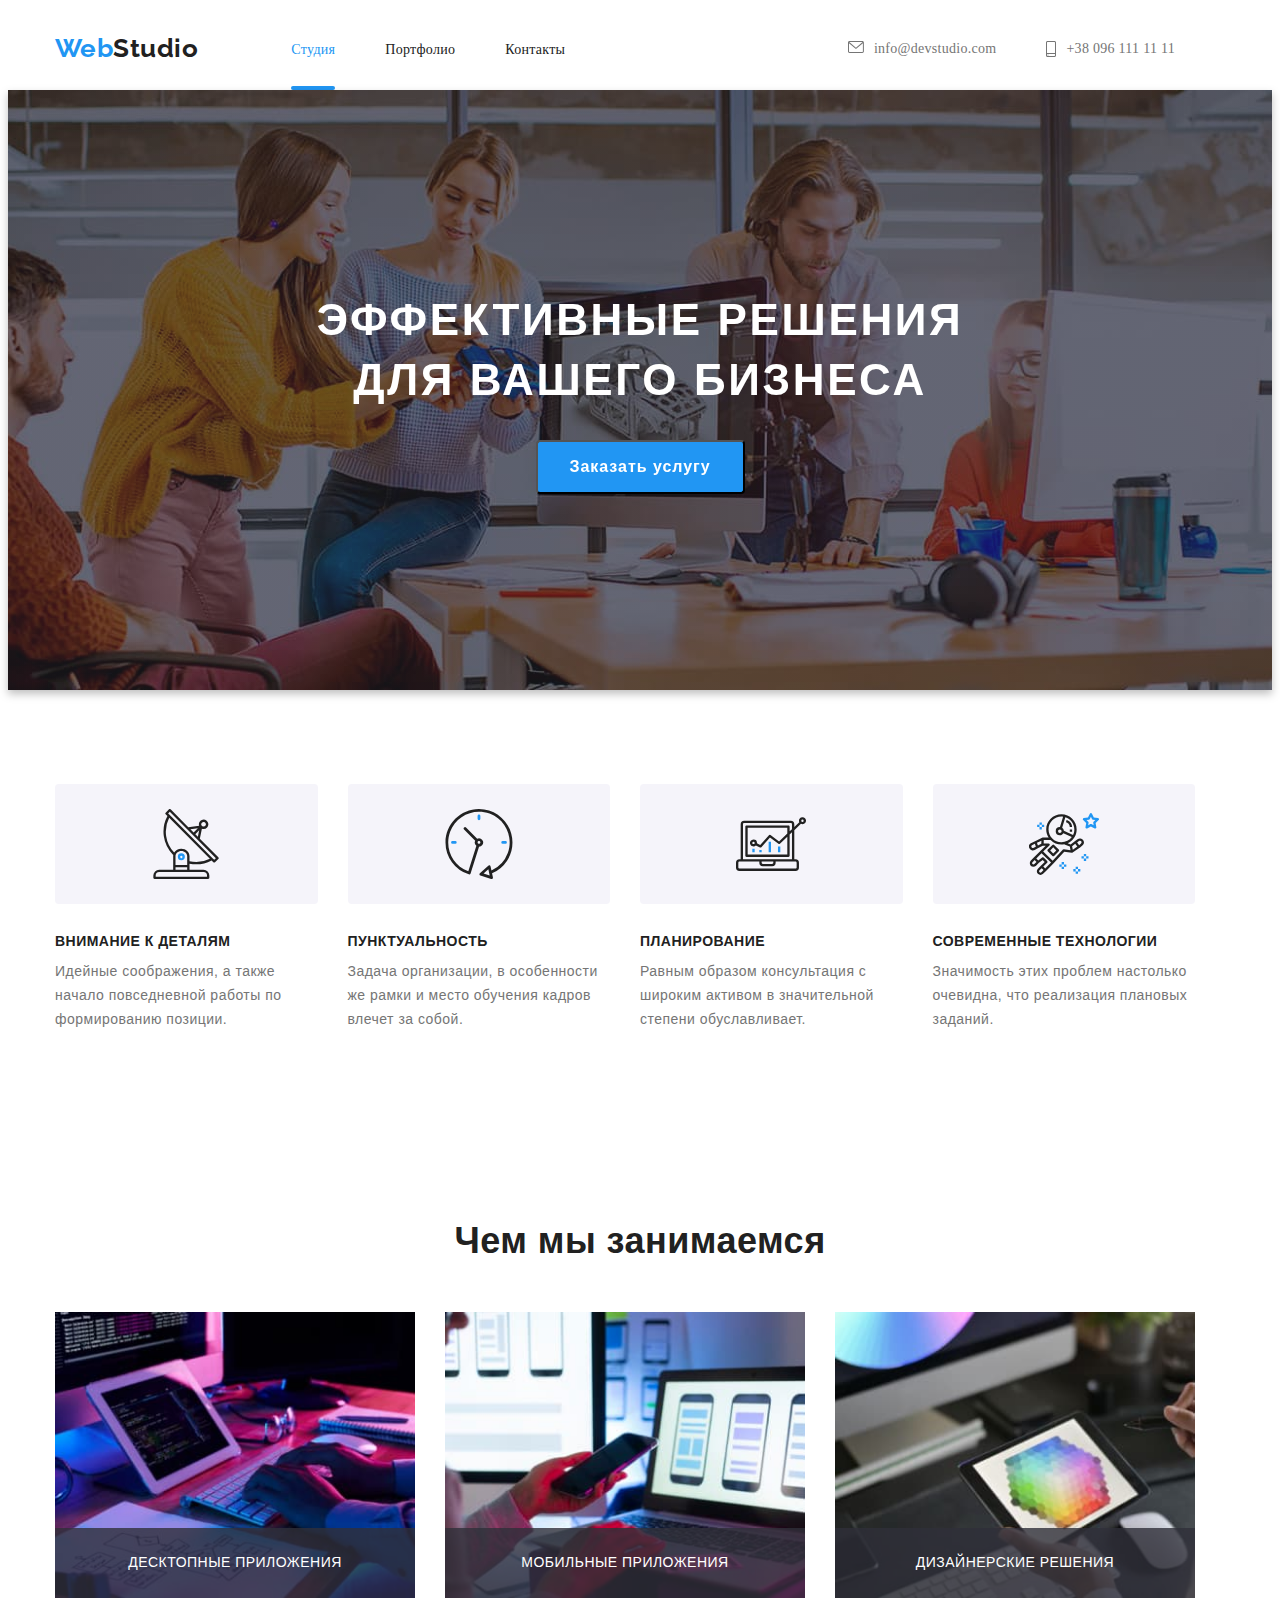
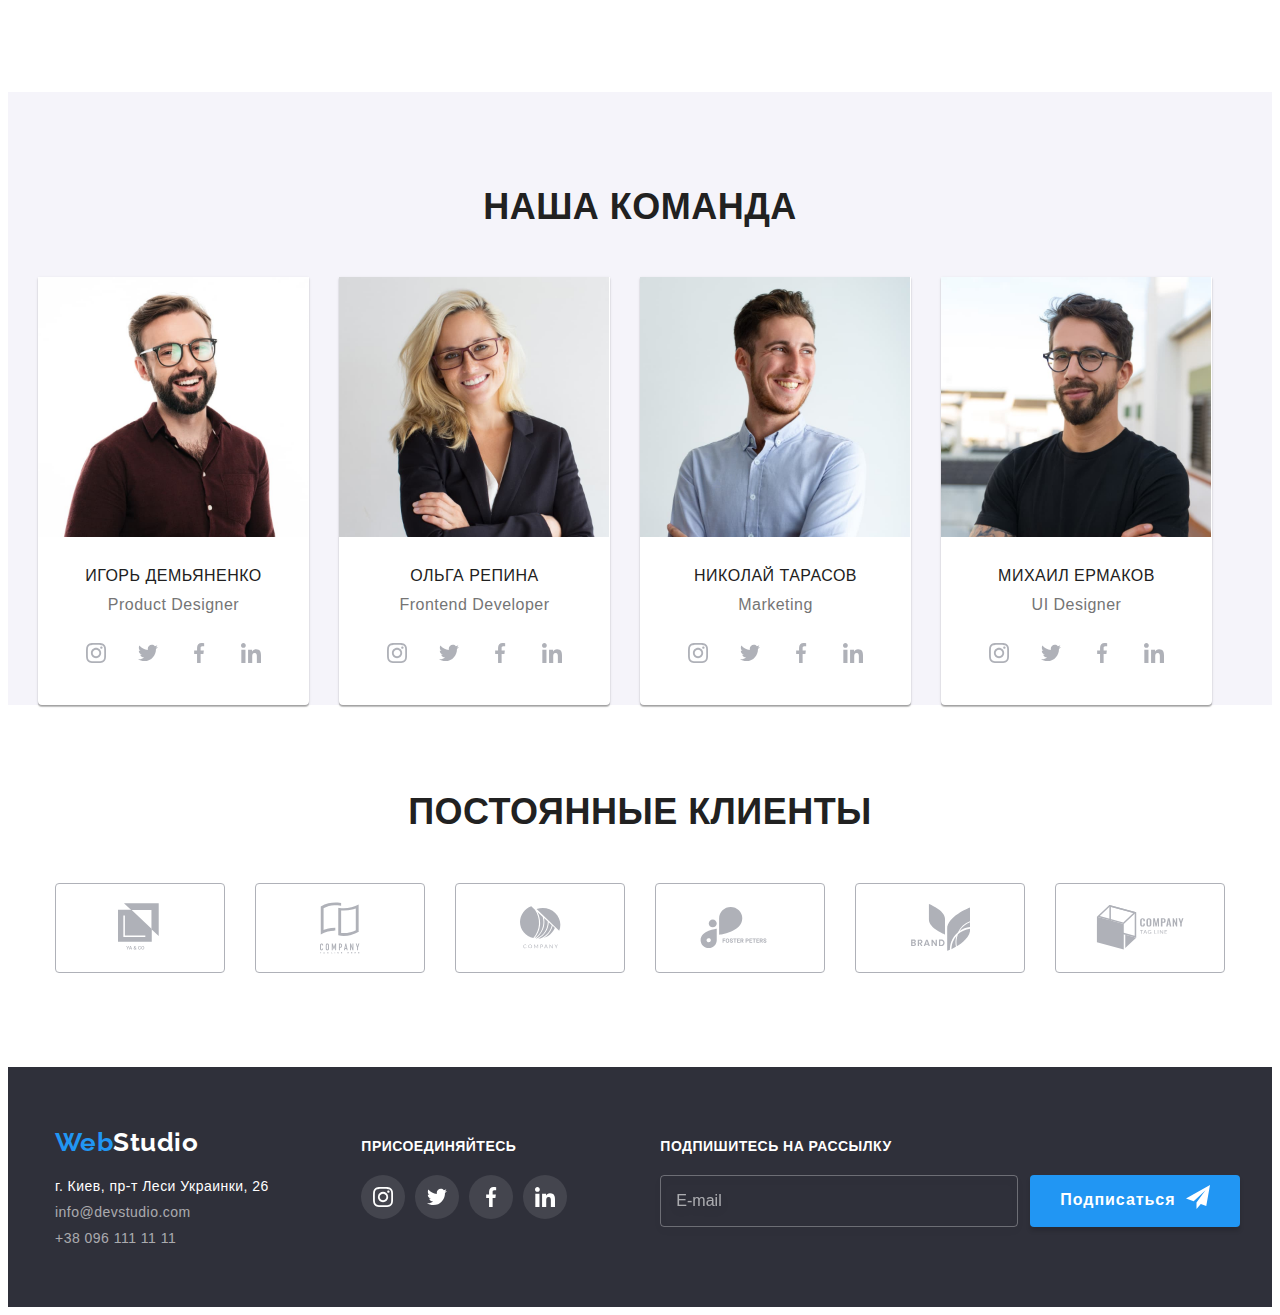
==== index.html @ 28184824 "Начинает работу с препроцессором" ====
<!DOCTYPE html>
<html lang="ru">
<head>
    <meta charset="UTF-8">
    <meta name="viewport" content="width=device-width, initial-scale=1.0">
    <title>Document</title>
    <link href="https://fonts.googleapis.com/css2?family=Raleway:wght@700&display=swap" rel="stylesheet">
    <link rel="stylesheet" href="https://cdnjs.cloudflare.com/ajax/libs/modern-normalize/1.0.0/modern-normalize.min.css" integrity="sha512-ISS7cAi1PEhQ8jnbJpJZMd29NlhNj4AWYyLOSp2CE/CsHxTCu+r+t0D2yoJudVrd0/8fTVPUVDzY5Tvli75u/g==" crossorigin="anonymous" />
    <link rel="stylesheet" href="./css/main.min.css" />
    
</head>
<body>
    <header>
        <div class="conteiner main-nav">
        <nav class="main-nav">
        <a href="./index.html" target="_blank" rel="noopener noreferrer" class="logo"> 
           <span class="part-logo">Web</span>Studio
        </a>

       <ul class="site-nav list">
           <li class="item"><a href="" class="current">Студия</a></li>
           <li class="item"><a href="./portfolio.html">Портфолио</a></li>
           <li class="item"><a href="">Контакты</a></li>
       </ul>
        </nav>
        
       <ul class="auth-nav list contacts">
            <li class="item">
                <a href="mailto:info@devstudio.com" class="link-nav"><svg width="16px" height="12px" class="svg-nav"><use href="./images/icon/symbol-defs.svg#icon-envelope"></use></svg>info@devstudio.com</a></li>
            <li class="item"><a href="tell:+380961111111" class="link-nav"><svg width="10px" height="16px" class="svg-nav"><use href="./images/icon/symbol-defs.svg#icon-smartphone"></use></svg>+38 096 111 11 11</a></li>
       </ul>
    </div>
    </header>
    
    <main>
        <section class="hero">
            <h1 class="hero-title">Эффективные решения для вашего бизнеса</h1>
            <button type="button" class="hero-btn" data-modal-open>Заказать услугу</button>
        </section>

        <section>
        <div class="conteiner">
        <ul class="benefits-list benefits-set">
            
            <li class="list-p icon icon-group">
                <h2 class="section-title">Внимание к деталям</h2>
                <p class="section-text">Идейные соображения, а также начало повседневной работы по формированию позиции.</p>
            </li>
            
            <li class="list-p icon icon-clock">
                <h2 class="section-title">Пунктуальность</h2>
                <p class="section-text">Задача организации, в особенности же рамки и место обучения кадров влечет за собой.</p>
            </li>
           
            <li class="list-p icon icon-diagram">
                <h2 class="section-title">Планирование</h2>
                <p class="section-text">Равным образом консультация с широким активом в значительной степени обуславливает.</p>
            </li>

            <li class="list-p icon icon-astronaut">
                <h2 class="section-title">Современные технологии</h2>
                <p class="section-text">Значимость этих проблем настолько очевидна, что реализация плановых заданий.</p>
            </li>
        </ul>
        </div>
        </section>
        
        <section>
        <div class="conteiner">
            <h3 class="title-employment">Чем мы занимаемся</h3>
            <ul class="benefits-list img-list">
                <li class="item-employment">
                        <img src="./images/img.jpg" alt="написание кода" width="370" height="294">
                        <p class="label">Десктопные приложения</p>
                </li>
                <li class="item-employment"><img src="./images/img(1).jpg" alt="выбор интерфейса на телефоне" width="370" height="294">
                    <p class="label">Мобильные приложения</p>
                </li>
                <li class="item-employment"><img src="./images/img(2).jpg" alt="цветовая палитра на планшете" width="370" height="294">
                    <p class="label">Дизайнерские решения</p>
                </li>
            </ul>
         </div>
        </section>
       


        <section class="command">
            <div class="command conteiner">
            <h3 class="section-title title-employment">Наша команда</h3>
            <ul class="list employment-list">
        
                <li class="list-p card-command">
                    <img class="section-img" src="./images/photo(1).jpg" alt="мужчина в очках" width="270" height="260">
                    <h4 class="section-title name">Игорь Демьяненко</h4>
                    <p class="position">Product Designer</p>
                    <ul class="conteiner-icon list">
                        <li><a href="" target="_blank" rel="noopener noreferrer" class="svg-link"><svg width="20px" height="20px"><use href="./images/icon/symbol-defs.svg#icon-instagram1"></use></svg></a></li>
                        <li><a href="" target="_blank" rel="noopener noreferrer" class="svg-link"><svg width="20px" height="20px"><use href="./images/icon/symbol-defs.svg#icon-twitter1"></use></svg></a></li>
                        <li><a href="" target="_blank" rel="noopener noreferrer" class="svg-link"><svg width="20px" height="20px"><use href="./images/icon/symbol-defs.svg#icon-facebook1"></use></svg></a></li>
                        <li><a href="" target="_blank" rel="noopener noreferrer" class="svg-link"><svg width="20px" height="20px"><use href="./images/icon/symbol-defs.svg#icon-linkedin1"></use></svg></a></li>
                    </ul>
                </li>
              
                <li class="list-p card-command">
                    <img class="section-img" src="./images/photo(2).jpg" alt="блондинка в очках" width="270" height="260">
                    <h4 class="section-title name">Ольга Репина</h4>
                    <p class="position">Frontend Developer</p>
                    <ul class="conteiner-icon list">
                        <li><a href="" target="_blank" rel="noopener noreferrer" class="svg-link"><svg width="20px" height="20px"><use href="./images/icon/symbol-defs.svg#icon-instagram1"></use></svg></a></li>
                        <li><a href="" target="_blank" rel="noopener noreferrer" class="svg-link"><svg width="20px" height="20px"><use href="./images/icon/symbol-defs.svg#icon-twitter1"></use></svg></a></li>
                        <li><a href="" target="_blank" rel="noopener noreferrer" class="svg-link"><svg width="20px" height="20px"><use href="./images/icon/symbol-defs.svg#icon-facebook1"></use></svg></a></li>
                        <li><a href="" target="_blank" rel="noopener noreferrer" class="svg-link"><svg width="20px" height="20px"><use href="./images/icon/symbol-defs.svg#icon-linkedin1"></use></svg></a></li>
                    </ul>
                </li>

                <li class="list-p card-command">
                    <img class="section-img" src="./images/photo(3).jpg" alt="мужчина улыбается" width="270" height="260">
                    <h4 class="section-title name">Николай Тарасов</h4>
                    <p class="position">Marketing</p>
                    <ul class="conteiner-icon list">
                        <li><a href="" target="_blank" rel="noopener noreferrer" class="svg-link"><svg width="20px" height="20px"><use href="./images/icon/symbol-defs.svg#icon-instagram1"></use></svg></a></li>
                        <li><a href="" target="_blank" rel="noopener noreferrer" class="svg-link"><svg width="20px" height="20px"><use href="./images/icon/symbol-defs.svg#icon-twitter1"></use></svg></a></li>
                        <li><a href="" target="_blank" rel="noopener noreferrer" class="svg-link"><svg width="20px" height="20px"><use href="./images/icon/symbol-defs.svg#icon-facebook1"></use></svg></a></li>
                        <li><a href="" target="_blank" rel="noopener noreferrer" class="svg-link"><svg width="20px" height="20px"><use href="./images/icon/symbol-defs.svg#icon-linkedin1"></use></svg></a></li>
                    </ul>
                </li>

                <li class="list-p card-command">
                    <img class="section-img" src="./images/photo(4).jpg" alt="темноволосый мужчина в очках" width="270" height="260">
                    <h4 class="section-title name">Михаил Ермаков</h4>
                    <p class="position">UI Designer</p>
                    <ul class="conteiner-icon list">
                        <li><a href="" target="_blank" rel="noopener noreferrer" class="svg-link"><svg width="20px" height="20px"><use href="./images/icon/symbol-defs.svg#icon-instagram1"></use></svg></a></li>
                        <li><a href="" target="_blank" rel="noopener noreferrer" class="svg-link"><svg width="20px" height="20px"><use href="./images/icon/symbol-defs.svg#icon-twitter1"></use></svg></a></li>
                        <li><a href="" target="_blank" rel="noopener noreferrer" class="svg-link"><svg width="20px" height="20px"><use href="./images/icon/symbol-defs.svg#icon-facebook1"></use></svg></a></li>
                        <li><a href="" target="_blank" rel="noopener noreferrer" class="svg-link"><svg width="20px" height="20px"><use href="./images/icon/symbol-defs.svg#icon-linkedin1"></use></svg></a></li>
                    </ul>
                </li>
            </ul>
            </div>
        </section>

        <section>
            <div class="conteiner">
                <h3 class="section-title title-clients">Постоянные клиенты</h3>
                <ul class="list employment-list">
                    <li class="clients-svg"><a href="" target="_blank" rel="noopener noreferrer" class="link-clients"><svg width="45px" height="50px" class="icon-clients"><use href="./images/icon/symbol-defs.svg#icon-logo1"></use></svg></a></li>
                    <li class="clients-svg"><a href="" target="_blank" rel="noopener noreferrer" class="link-clients"><svg width="40px" height="52px" class="icon-clients"><use href="./images/icon/symbol-defs.svg#icon-logo2"></use></svg></a></li>
                    <li class="clients-svg"><a href="" target="_blank" rel="noopener noreferrer" class="link-clients"><svg width="41px" height="43px" class="icon-clients"><use href="./images/icon/symbol-defs.svg#icon-logo3"></use></svg></a></li>
                    <li class="clients-svg"><a href="" target="_blank" rel="noopener noreferrer" class="link-clients"><svg width="80px" height="42px" class="icon-clients"><use href="./images/icon/symbol-defs.svg#icon-logo4"></use></svg></a></li>
                    <li class="clients-svg"><a href="" target="_blank" rel="noopener noreferrer" class="link-clients"><svg width="59px" height="47px" class="icon-clients"><use href="./images/icon/symbol-defs.svg#icon-logo5"></use></svg></a></li>
                    <li class="clients-svg"><a href="" target="_blank" rel="noopener noreferrer" class="link-clients"><svg width="89px" height="45px" class="icon-clients"><use href="./images/icon/symbol-defs.svg#icon-logo6"></use></svg></a></li>
                </ul>
            </div>
        </section>
</main>

<footer>
    <div class="footer-conteiner conteiner">
        <div>
            <a href="./index.html" class="footer-logo">
                <span class="part-logo">Web</span>Studio
            </a>
            <address class="address">г. Киев, пр-т Леси Украинки, 26</address>
            <ul class="mail-phone list">
                <li><a href="mailto:info@devstudio.com" class="mail">info@devstudio.com</a></li>
                <li><a href="tell:+380961111111" class="tell">+38 096 111 11 11</a></li>
            </ul>
        </div>

        <div class="social-links">
            <p class="footer-title">присоединяйтесь</p>

            <ul class="list employment-list link-list">
                <li class="footer-item"><a class="footer-link" href="" target="_blank" rel="noopener noreferrer"><svg class="footer-icon" width="20px" height="20px"><use href="./images/icon/symbol-defs.svg#icon-instagram1"></use></svg></a></li>
                <li class="footer-item"><a class="footer-link" href="" target="_blank" rel="noopener noreferrer"><svg width="20px" height="20px"><use href="./images/icon/symbol-defs.svg#icon-twitter1"></use></svg></a></li>
                <li class="footer-item"><a class="footer-link" href="" target="_blank" rel="noopener noreferrer"><svg width="20px" height="20px"><use href="./images/icon/symbol-defs.svg#icon-facebook1"></use></svg></a></li>
                <li class="footer-item"><a class="footer-link" href="" target="_blank" rel="noopener noreferrer"><svg width="20px" height="20px"><use href="./images/icon/symbol-defs.svg#icon-linkedin1"></use></svg></a></li>
            </ul>
        </div>

        <div class="conteiner-subscription">
            <p class="footer-title">Подпишитесь на рассылку</p>
            <form class="form-subscription">
                <input type="email" name="mail" placeholder="E-mail" required class="subscription-field">
                <button type="submit" class="subscription-btn">Подписаться<svg width="24px" height="24px" class="subscription-btn-svg"><use href="./images/icon/symbol-defs.svg#icon-icon-send"></use></svg></button>
            </form>
        </div>
    </div>
</footer>

<div class="backdrop is-hidden" data-modal>
    <div class="modal">
        <button class="modal-btn" data-modal-close>
            <svg width="11px" height="11px" class="modal-btn-svg">
                <use href="./images/icon/symbol-defs.svg#icon-Vector"></use>
            </svg>
        </button>

        <form class="form">
            <p class="form-p">Оставьте свои данные, мы вам перезвоним</p>
            <div class="form-field">
                <label for="name" class="form-label">Имя</label>
                <div class="conteiner-form-svg"> 
                    <input type="text" name="name" id="name" class="form-input">
                    <svg width="12px" height="12px" class="form-svg">
                    <use href="./images/icon/symbol-defs.svg#icon-person"></use>
                    </svg>
                </div>
            </div>

            <div class="form-field">
                    <label for="tel" class="form-label">Телефон</label>
                    <div class="conteiner-form-svg">
                        <input type="tel" name="tel" id="tel" class="form-input">
                        <svg width="13px" height="13px" class="form-svg">
                        <use href="./images/icon/symbol-defs.svg#icon-phone"></use>
                        </svg>
                    </div>
            </div>

            <div class="form-field">
                    <label for="email" class="form-label">Почта</label>
                    <div class="conteiner-form-svg">
                        <input type="email" name="email" id="email" class="form-input">
                        <svg width="15px" height="12px" class="form-svg">
                        <use href="./images/icon/symbol-defs.svg#icon-email"></use>
                        </svg>
                    </div>
            </div>

            <div class="form-field form-field-comment">
                <label class="form-label" for="comment">Комментарий</label>
                <textarea class="form-comment" name="comment" id="comment" rows="7" placeholder="Введите текст"></textarea>
            </div>

            <div class="form-agreement">
                <label class="agreement-label" for="agreement">Соглашаюсь с рассылкой и принимаю <a href="" target="_blank" rel="noopener noreferrer" class="
                    contract">Условия договора</a>
                    <input type="checkbox" name="agreement" id="agreement" class="checkbox">
                    <span class="check-icon">
                    </span>
                </label>
            </div>

            <button type="submit" class="form-btn">Отправить</button>
        </form>
    </div>
</div>
<script src="./js/modal.js"></script>
</body>
</html>
---- css/main.min.css ----
:root{--primary-text-color: #757575;--title-text-color: #212121;--accent-color: #2196F3;--secondary-accent: #F5F4FA;--white-color: #FFFFFF;--secondary-bgc: #2F303A;--color-gradient: rgba(47, 48, 58, 0.4);--secondary-text-color: rgba(255, 255, 255, 0.6);--line-color: rgba(236, 236, 236, 1);--border-line: rgba(238, 238, 238, 1);--comand-icon: rgba(175, 177, 184, 1);--footer-link: rgba(255, 255, 255, 0.1);--bgc-p-employtment: rgba(47, 48, 58, 0.8);--backdrop-color: rgba(0, 0, 0, 0.2)}@font-face{font-family:'Roboto';font-style:normal;font-weight:400;src:url("../fonts/roboto/roboto-v20-latin_cyrillic-regular.eot");src:local("Roboto"),local("Roboto-Regular"),url("../fonts/roboto/roboto-v20-latin_cyrillic-regular.eot?#iefix") format("embedded-opentype"),url("../fonts/roboto/roboto-v20-latin_cyrillic-regular.woff2") format("woff2"),url("../fonts/roboto/roboto-v20-latin_cyrillic-regular.woff") format("woff"),url("../fonts/roboto/roboto-v20-latin_cyrillic-regular.ttf") format("truetype"),url("../fonts/roboto/roboto-v20-latin_cyrillic-regular.svg#Roboto") format("svg")}@font-face{font-family:'Roboto';font-style:normal;font-weight:500;src:url("../fonts/roboto/roboto-v20-latin_cyrillic-500.eot");src:local("Roboto Medium"),local("Roboto-Medium"),url("../fonts/roboto/roboto-v20-latin_cyrillic-500.eot?#iefix") format("embedded-opentype"),url("../fonts/roboto/roboto-v20-latin_cyrillic-500.woff2") format("woff2"),url("../fonts/roboto/roboto-v20-latin_cyrillic-500.woff") format("woff"),url("../fonts/roboto/roboto-v20-latin_cyrillic-500.ttf") format("truetype"),url("../fonts/roboto/roboto-v20-latin_cyrillic-500.svg#Roboto") format("svg")}@font-face{font-family:'Roboto';font-style:normal;font-weight:700;src:url("../fonts/roboto/roboto-v20-latin_cyrillic-700.eot");src:local("Roboto Bold"),local("Roboto-Bold"),url("../fonts/roboto/roboto-v20-latin_cyrillic-700.eot?#iefix") format("embedded-opentype"),url("../fonts/roboto/roboto-v20-latin_cyrillic-700.woff2") format("woff2"),url("../fonts/roboto/roboto-v20-latin_cyrillic-700.woff") format("woff"),url("../fonts/roboto/roboto-v20-latin_cyrillic-700.ttf") format("truetype"),url("../fonts/roboto/roboto-v20-latin_cyrillic-700.svg#Roboto") format("svg")}@font-face{font-family:'Roboto';font-style:normal;font-weight:900;src:url("../fonts/roboto/roboto-v20-latin_cyrillic-900.eot");src:local("Roboto Black"),local("Roboto-Black"),url("../fonts/roboto/roboto-v20-latin_cyrillic-900.eot?#iefix") format("embedded-opentype"),url("../fonts/roboto/roboto-v20-latin_cyrillic-900.woff2") format("woff2"),url("../fonts/roboto/roboto-v20-latin_cyrillic-900.woff") format("woff"),url("../fonts/roboto/roboto-v20-latin_cyrillic-900.ttf") format("truetype"),url("../fonts/roboto/roboto-v20-latin_cyrillic-900.svg#Roboto") format("svg")}html{box-sizing:border-box}*,*::before,*::after{box-sizing:inherit}body{background-color:var(--white-color);color:var(--primary-text-color);font-family:'Roboto', sans-serif;letter-spacing:0.03em}ul{list-style:none}a{text-decoration:none}img{display:block;max-width:100%;height:auto}h1,h2,h3,p{margin-top:0;margin-bottom:0}.list{padding:0;margin:0}.conteiner{width:1200px;padding-left:15px;padding-right:15px;margin:auto}.logo{margin-top:24px;margin-right:93px;margin-bottom:25px;color:var(--title-text-color);text-decoration:none;font-family:Raleway;font-style:normal;font-weight:bold;font-size:26px;line-height:1.19;transition-duration:250ms;transition-timing-function:cubic-bezier(0.4, 0, 0.2, 1)}.logo:hover{color:var(--accent-color)}.part-logo{color:var(--accent-color)}.main-nav{display:flex;align-items:center}.site-nav{display:flex;padding-top:32px}.site-nav a,.auth-nav a{color:var(--title-text-color);font-family:Roboto;font-weight:500;font-size:14px;line-height:1.14;letter-spacing:0.02em;transition-duration:250ms;transition-timing-function:cubic-bezier(0.4, 0, 0.2, 1)}.site-nav a:hover,.site-nav a:focus,.auth-nav a:hover,.auth-nav a:focus{color:var(--accent-color)}.site-nav a.current:visited{color:var(--accent-color)}a.current::after{content:"";display:block;width:100%;margin-top:28px;height:4px;border-radius:2px;color:var(--accent-color);background-color:var(--accent-color)}.site-nav .item{margin-right:50px}.site-nav .item:last-child{margin-right:0}.auth-nav{display:flex;margin-left:auto}.auth-nav .item{margin-right:50px}.auth-nav .item+.item{margin-right:50px}.contacts a{color:var(--primary-text-color)}.link-nav{display:flex;transition-duration:250ms;transition-timing-function:cubic-bezier(0.4, 0, 0.2, 1)}.svg-nav{margin-right:10px;fill:var(--primary-text-color);transition-duration:250ms;transition-timing-function:cubic-bezier(0.4, 0, 0.2, 1)}.link-nav:hover .svg-nav,.link-nav:focus .svg-nav{fill:var(--accent-color)}.hero{height:600px;max-width:1600px;margin-bottom:94px;margin-right:auto;margin-left:auto;background-color:var(--secondary-bgc);background-image:linear-gradient(to right, rgba(47,48,58,0.4), rgba(47,48,58,0.4)),url(../images/bg-hero1.jpg);background-size:cover;background-repeat:no-repeat;background-position:center;filter:drop-shadow(0px 4px 4px rgba(0,0,0,0.25))}.hero-title{max-width:700px;margin-top:0;margin-right:auto;margin-left:auto;margin-bottom:30px;padding-top:200px;color:var(--white-color);font-weight:900;font-size:44px;line-height:1.36;text-align:center;letter-spacing:0.06em;text-transform:uppercase}.hero-btn{border-radius:4px;padding:10px 32px;min-width:200px;margin-right:auto;margin-left:auto;margin-bottom:200px;color:var(--white-color);background-color:var(--accent-color);font-weight:bold;font-size:16px;line-height:1.87;display:flex;align-items:center;text-align:center;letter-spacing:0.06em}.benefits-list{margin:0;padding:0}.benefits-set{display:flex;flex-wrap:wrap;margin-right:-30px;margin-bottom:-94px}.list-p{margin-right:30px;flex-basis:calc(100% /4 - 30px);margin-right:30px}.list-p:last-child{margin-right:0}.icon::before{content:"";display:block;margin-bottom:30px;padding:25px 100px;height:120px;background-size:auto;background-repeat:no-repeat;background-position:center;background-color:var(--secondary-accent);border-radius:4px}.icon-group::before{background-image:url(../images/icon/group.svg)}.icon-clock::before{background-image:url(../images/icon/clock.svg)}.icon-diagram::before{background-image:url(../images/icon/diagram.svg)}.icon-astronaut::before{background-image:url(../images/icon/astronaut.svg)}.section-title{margin:0;padding-bottom:10px;color:var(--title-text-color);font-weight:bold;font-size:14px;line-height:1.14;text-transform:uppercase}.section-text{margin:0;font-size:14px;line-height:1.71}.conteiner{width:1200px;padding-left:15px;padding-right:15px;margin:auto}.title-employment{margin:0;padding-top:94px;padding-bottom:50px;font-weight:bold;font-size:36px;line-height:1.16;text-align:center;color:var(--title-text-color)}.benefits-list{margin:0;padding:0;margin-bottom:94px}.img-list{margin-bottom:94px;display:flex}.img-list{margin-bottom:94px;display:flex}.item-employment{position:relative;margin-right:30px}.label{position:absolute;bottom:0;padding-top:27px;padding-bottom:27px;width:100%;font-size:14px;line-height:1.14;text-transform:uppercase;text-align:center;color:var(--white-color);background-color:var(--bgc-p-employtment)}.conteiner-icon{display:flex;justify-content:space-around;margin-right:32px;margin-bottom:30px;margin-left:32px}.svg-link{display:inline-flex;align-items:center;justify-content:center;padding:12px;width:44px;height:44px;cursor:pointer;fill:var(--comand-icon);transition-duration:250ms;transition-timing-function:cubic-bezier(0.4, 0, 0.2, 1)}.svg-link:hover,.svg-link:focus{background-color:var(--accent-color);fill:var(--white-color);border-radius:50%}footer{background-color:var(--secondary-bgc)}.footer-logo{display:inline-block;margin-bottom:20px;margin-right:0;margin-right:93px;text-decoration:none;font-family:Raleway;font-style:normal;font-weight:bold;font-size:26px;line-height:1.19;color:var(--white-color)}.footer-conteiner{display:flex;align-items:baseline;width:1200px;padding:60px 15px;margin:auto}.link-list{display:flex;justify-content:space-around}.social-links{margin-left:70px;margin-right:93px}.footer-title{margin-bottom:20px;font-weight:bold;font-size:14px;line-height:1.14;text-transform:uppercase;color:var(--white-color)}.footer-link{display:inline-flex;align-items:center;justify-content:center;padding:12px;width:44px;height:44px;background-color:var(--footer-link);fill:var(--white-color);border-radius:50%;transition-duration:250ms;transition-timing-function:cubic-bezier(0.4, 0, 0.2, 1)}.link-list .footer-item{margin-right:10px}.link-list .footer-item:last-child{margin-right:0}.footer-link:hover,.footer-link:focus{background-color:var(--accent-color)}.form-subscription{display:flex}.subscription-field{margin-right:12px;padding-bottom:15px;padding-top:15px;padding-left:15px;width:358px;font-size:16px;line-height:1.25;background-color:transparent;color:var(--white-color);border:1px solid rgba(255,255,255,0.3);box-sizing:border-box;filter:drop-shadow(0px 4px 4px rgba(0,0,0,0.15));border-radius:4px}.subscription-field:-webkit-autofill,.subscription-field:-webkit-autofill:hover,.subscription-field:-webkit-autofill:focus{-webkit-text-fill-color:var(--white-color);-webkit-box-shadow:0 0 0px 1000px var(--secondary-bgc) inset}.subscription-field::placeholder{color:rgba(255,255,255,0.6)}.subscription-btn{display:flex;padding:10px 30px;font-weight:bold;font-size:16px;line-height:1.87;text-align:center;letter-spacing:0.06em;background-color:var(--accent-color);border:none;color:var(--white-color);box-shadow:0px 4px 4px rgba(0,0,0,0.15);border-radius:4px;transition-duration:250ms;transition-timing-function:cubic-bezier(0.4, 0, 0.2, 1)}.subscription-btn-svg{margin-left:10px}.backdrop{position:fixed;top:0;left:0;width:100%;height:100%;background-color:var(--backdrop-color);opacity:1;transition:opacity 250ms cubic-bezier(0.4, 0, 0.2, 1)}.backdrop.is-hidden{opacity:0;pointer-events:none}.backdrop.is-hidden .modal{transform:translate(-50%, -50%) scale(0.5)}.modal{position:absolute;top:50%;left:50%;display:flex;justify-content:flex-end;width:528px;height:581px;background-color:#fff;box-shadow:0px 1px 3px rgba(0,0,0,0.12),0px 1px 1px rgba(0,0,0,0.14),0px 2px 1px rgba(0,0,0,0.2);border-radius:4px;transform:translate(-50%, -50%) scale(1)}.modal-btn{display:flex;justify-content:center;align-items:center;position:absolute;margin-top:14px;margin-right:14px;width:30px;height:30px;background-color:#fff;border-radius:50%;border:1px solid rgba(0,0,0,0.1)}.modal-btn-svg{transition-duration:250ms;transition-timing-function:cubic-bezier(0.4, 0, 0.2, 1)}.modal-btn:hover .modal-btn-svg,.modal-btn:focus .modal-btn-svg{fill:var(--accent-color)}.modal-btn:hover,.modal-btn:focus{cursor:pointer}.form{width:100%;padding:40px;margin-right:auto;margin-left:auto}.form-p{display:inline-block;min-width:450px;margin-bottom:12px;font-weight:bold;font-size:20px;line-height:1.15;text-align:center;color:var(--title-text-color)}.form-label{margin-bottom:4px;font-size:12px;line-height:1.17;letter-spacing:0.01em;color:var(--primary-text-color)}.form-field{display:flex;flex-direction:column;margin-bottom:10px}.form-field-comment{margin-bottom:20px}.conteiner-form-svg{position:relative}.form-svg{position:absolute;top:50%;left:15px;transform:translateY(-50%)}.form-comment{padding:12px 16px;font-size:12px;line-height:1.17;letter-spacing:0.01em;border:1px solid rgba(33,33,33,0.2);box-sizing:border-box;border-radius:4px;resize:none;transition-duration:250ms;transition-timing-function:cubic-bezier(0.4, 0, 0.2, 1)}.form-input{padding:10px 12px;padding-left:40px;width:100%;border:1px solid rgba(33,33,33,0.2);box-sizing:border-box;border-radius:4px;transition-duration:250ms;transition-timing-function:cubic-bezier(0.4, 0, 0.2, 1)}.form-input:focus,.form-comment:focus{outline:none;border-color:var(--accent-color);cursor:pointer;color:#000}.form-input:-webkit-autofill,.form-input:-webkit-autofill:hover,.form-input:-webkit-autofill:focus{-webkit-text-fill-color:#000;-webkit-box-shadow:0 0 0px 1000px #fff inset}.form-input:focus ~ .form-svg{fill:var(--accent-color)}.form-btn{display:block;padding:10px 55px;margin-left:auto;margin-right:auto;margin-bottom:40px;font-weight:bold;font-size:16px;line-height:1.87;letter-spacing:0.06em;background-color:var(--accent-color);color:var(--white-color);box-shadow:0px 4px 4px rgba(0,0,0,0.15);border-radius:4px;border:none}.form-agreement{display:flex;justify-content:center;align-items:center;margin-bottom:30px}.agreement-label{padding-left:30px;font-size:14px;line-height:1.71;color:var(--primary-text-color)}.contract{color:var(--accent-color);text-decoration:underline}.checkbox{appearance:none;-webkit-appearance:none;-moz-appearance:none;position:absolute}.check-icon{position:absolute;display:flex;margin-left:-20px;transform:translateY(-130%);width:15px;height:15px;border:2px solid var(--title-text-color);border-radius:2px;background-image:url(../images/icon/check-active.svg);transition-duration:250ms;transition-timing-function:cubic-bezier(0.4, 0, 0.2, 1)}.checkbox:checked+.check-icon{border-color:var(--accent-color);background-color:var(--accent-color);background-image:url(../images/icon/check-active.svg);background-size:contain;background-origin:border-box}.header-p{margin-bottom:94px}.invisible{display:none;margin:0}.title-clients{padding-top:86px;padding-bottom:50px;font-weight:bold;font-size:36px;line-height:1.16;text-align:center}.name{display:flex;padding-bottom:10px;justify-content:center;font-weight:500;font-size:16px;line-height:1.18}.position{display:flex;justify-content:center;padding-bottom:16px;margin:0;font-weight:normal;font-size:16px;line-height:1.18}.thumb{position:relative;overflow:hidden;margin-bottom:20px}.thumb::before{content:"";position:absolute;top:0;left:0;width:100%;height:100%;transform:translateY(100%);transition-duration:250ms;transition-timing-function:cubic-bezier(0.4, 0, 0.2, 1)}.text-overlay{position:absolute;top:0;left:0;padding:63px 24px;width:100%;font-size:18px;line-height:1.56;color:var(--white-color);transform:translateY(100%);transition-duration:250ms;transition-timing-function:cubic-bezier(0.4, 0, 0.2, 1)}.capabilities{padding:0px 20px 24px}.title-capabilities{padding-bottom:4px;color:var(--title-text-color);font-weight:bold;font-size:18px;line-height:2;letter-spacing:0.06em}.type-capabilities{font-weight:normal;font-size:16px;line-height:1.87;color:var(--primary-text-color)}.btn-group button{color:var(--title-text-color);background-color:var(--secondary-accent);font-weight:500;font-size:16px;line-height:1.62;transition-duration:250ms;transition-timing-function:cubic-bezier(0.4, 0, 0.2, 1)}.btn-item:nth-child(-n+4){margin-right:8px}.btn-group button:hover{color:var(--white-color);background-color:var(--accent-color);box-shadow:0px 3px 1px rgba(0,0,0,0.1),0px 1px 2px rgba(0,0,0,0.08),0px 2px 2px rgba(0,0,0,0.12)}.btn-group button:focus{color:var(--white-color);background-color:var(--accent-color);outline:none;box-shadow:0px 3px 1px rgba(0,0,0,0.1),0px 1px 2px rgba(0,0,0,0.08),0px 2px 2px rgba(0,0,0,0.12)}.btn-group button{border-radius:4px;padding:6px 22px;min-width:73px;text-align:center;border:none}.btn-group{display:flex;justify-content:center}.address{margin-bottom:9px;color:var(--white-color);font-style:normal;font-weight:normal;font-size:14px;line-height:1, 71}.mail-phone a{color:var(--secondary-text-color);font-size:14px;line-height:1, 71}.command{width:auto;padding-right:15px;padding-left:15px;margin:auto;background-color:var(--secondary-accent)}.card-command{border-radius:0px 0px 4px 4px;box-shadow:0px 1px 3px rgba(0,0,0,0.12),0px 1px 1px rgba(0,0,0,0.14),0px 2px 1px rgba(0,0,0,0.2);background:var(--white-color)}.btn-conteiner{width:1200px;padding-right:15px;padding-left:15px;margin:auto;margin-bottom:34px}.section-img{padding-bottom:30px}.mail{display:inline-block;padding-bottom:9px}.tell{display:inline-block}.line{border-bottom:1px solid var(--line-color);width:auto}.card-set{display:flex;flex-wrap:wrap}.employment-list{display:flex}.link-clients{display:flex;align-items:center;justify-content:center;width:170px;height:90px;color:var(--comand-icon);border:1px solid var(--comand-icon);border-radius:4px;flex-basis:calc(100% / 6 - 30px);margin-right:30px;margin-bottom:94px;transition-duration:250ms;transition-timing-function:cubic-bezier(0.4, 0, 0.2, 1)}.clients-svg:last-child{margin-right:0}.icon-clients{fill:var(--comand-icon);transition-duration:250ms;transition-timing-function:cubic-bezier(0.4, 0, 0.2, 1)}.link-clients:hover,.link-clients:focus{border-color:var(--accent-color)}.link-clients:hover .icon-clients,.link-clients:focus .icon-clients{fill:var(--accent-color)}
/*# sourceMappingURL=main.min.css.map */
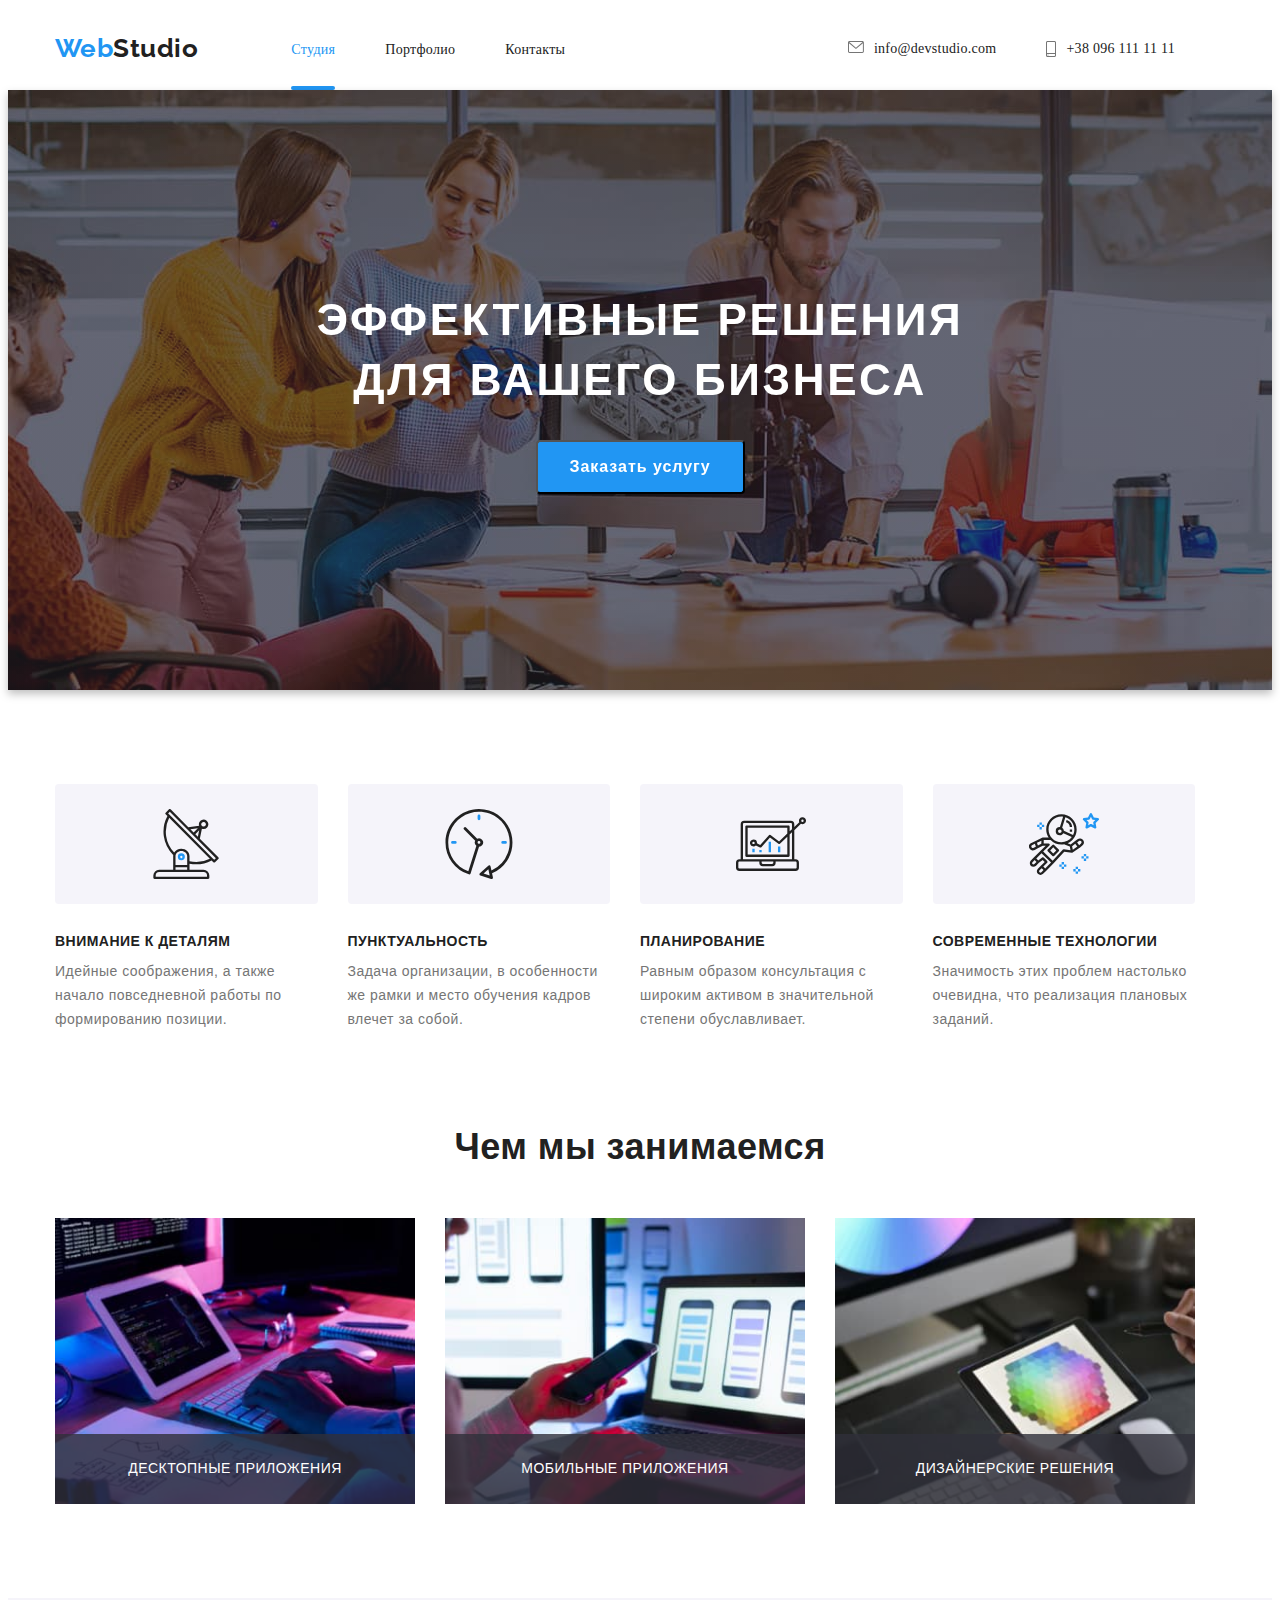
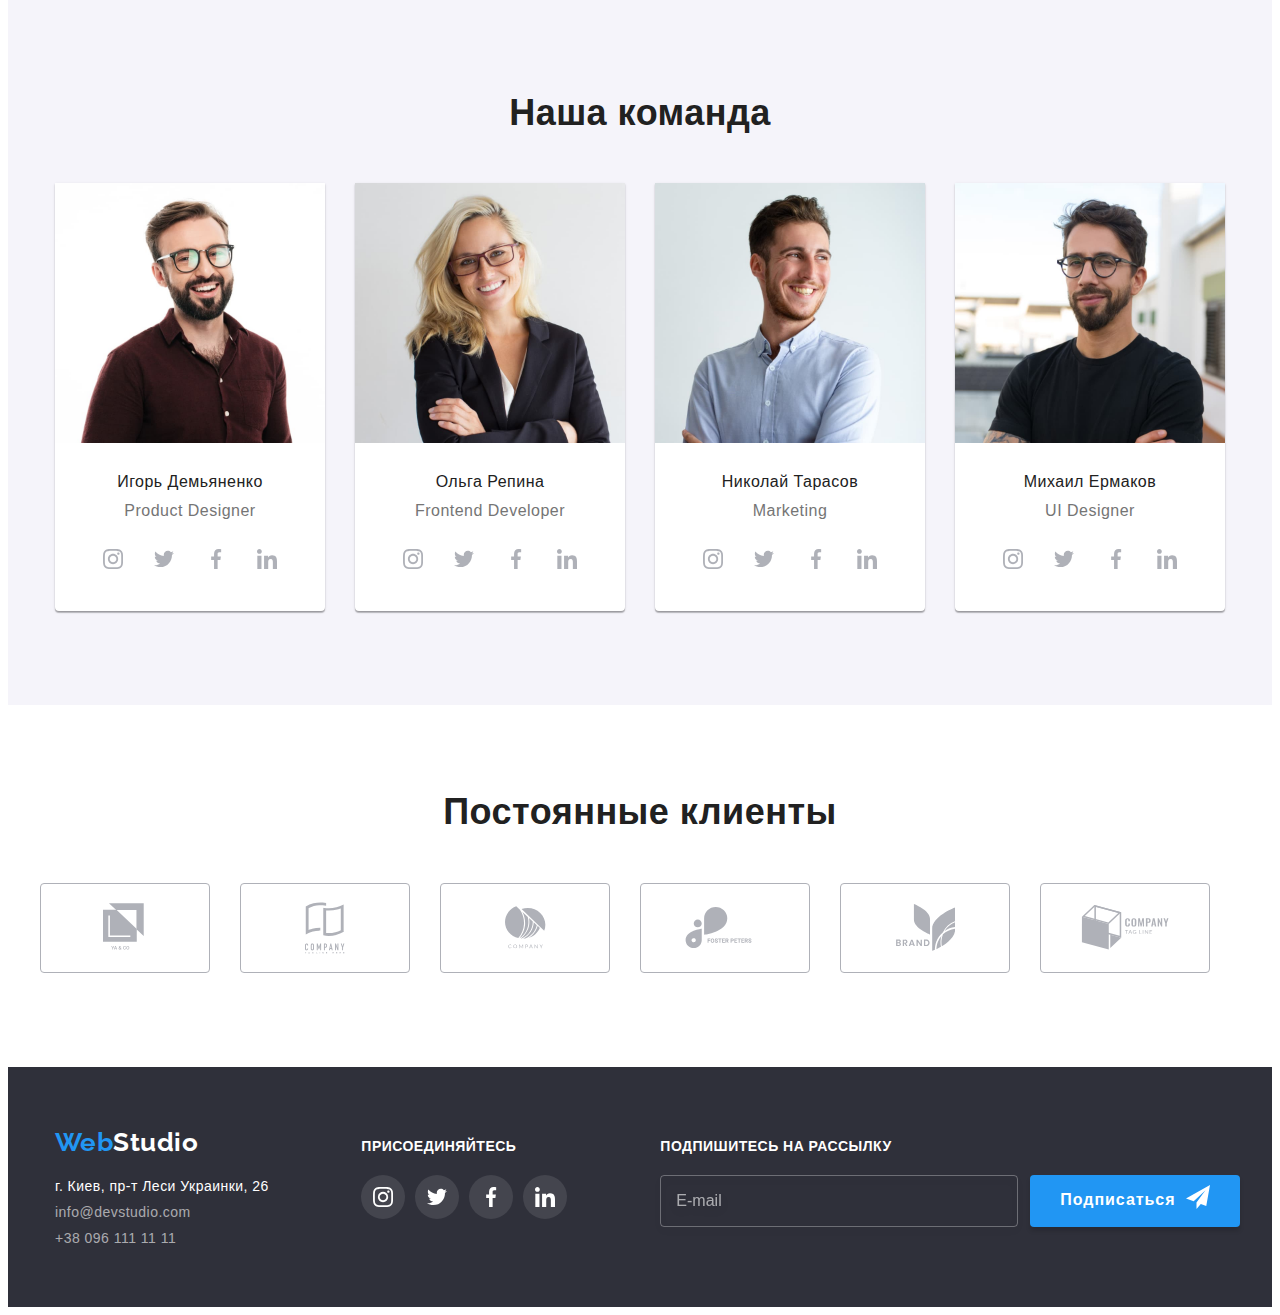
==== commit fdc96249: "Использует оператор & в коде" ====
--- a/index.html
+++ b/index.html
@@ -14,7 +14,7 @@
         <div class="conteiner main-nav">
         <nav class="main-nav">
         <a href="./index.html" target="_blank" rel="noopener noreferrer" class="logo"> 
-           <span class="part-logo">Web</span>Studio
+           <span class="logo-part">Web</span>Studio
         </a>
 
        <ul class="site-nav list">
@@ -87,12 +87,12 @@
 
         <section class="command">
             <div class="command conteiner">
-            <h3 class="section-title title-employment">Наша команда</h3>
+            <h3 class="title-employment">Наша команда</h3>
             <ul class="list employment-list">
         
                 <li class="list-p card-command">
                     <img class="section-img" src="./images/photo(1).jpg" alt="мужчина в очках" width="270" height="260">
-                    <h4 class="section-title name">Игорь Демьяненко</h4>
+                    <h4 class="name">Игорь Демьяненко</h4>
                     <p class="position">Product Designer</p>
                     <ul class="conteiner-icon list">
                         <li><a href="" target="_blank" rel="noopener noreferrer" class="svg-link"><svg width="20px" height="20px"><use href="./images/icon/symbol-defs.svg#icon-instagram1"></use></svg></a></li>
@@ -104,7 +104,7 @@
               
                 <li class="list-p card-command">
                     <img class="section-img" src="./images/photo(2).jpg" alt="блондинка в очках" width="270" height="260">
-                    <h4 class="section-title name">Ольга Репина</h4>
+                    <h4 class="name">Ольга Репина</h4>
                     <p class="position">Frontend Developer</p>
                     <ul class="conteiner-icon list">
                         <li><a href="" target="_blank" rel="noopener noreferrer" class="svg-link"><svg width="20px" height="20px"><use href="./images/icon/symbol-defs.svg#icon-instagram1"></use></svg></a></li>
@@ -116,7 +116,7 @@
 
                 <li class="list-p card-command">
                     <img class="section-img" src="./images/photo(3).jpg" alt="мужчина улыбается" width="270" height="260">
-                    <h4 class="section-title name">Николай Тарасов</h4>
+                    <h4 class="name">Николай Тарасов</h4>
                     <p class="position">Marketing</p>
                     <ul class="conteiner-icon list">
                         <li><a href="" target="_blank" rel="noopener noreferrer" class="svg-link"><svg width="20px" height="20px"><use href="./images/icon/symbol-defs.svg#icon-instagram1"></use></svg></a></li>
@@ -128,7 +128,7 @@
 
                 <li class="list-p card-command">
                     <img class="section-img" src="./images/photo(4).jpg" alt="темноволосый мужчина в очках" width="270" height="260">
-                    <h4 class="section-title name">Михаил Ермаков</h4>
+                    <h4 class="name">Михаил Ермаков</h4>
                     <p class="position">UI Designer</p>
                     <ul class="conteiner-icon list">
                         <li><a href="" target="_blank" rel="noopener noreferrer" class="svg-link"><svg width="20px" height="20px"><use href="./images/icon/symbol-defs.svg#icon-instagram1"></use></svg></a></li>
@@ -143,7 +143,7 @@
 
         <section>
             <div class="conteiner">
-                <h3 class="section-title title-clients">Постоянные клиенты</h3>
+                <h3 class="title-clients">Постоянные клиенты</h3>
                 <ul class="list employment-list">
                     <li class="clients-svg"><a href="" target="_blank" rel="noopener noreferrer" class="link-clients"><svg width="45px" height="50px" class="icon-clients"><use href="./images/icon/symbol-defs.svg#icon-logo1"></use></svg></a></li>
                     <li class="clients-svg"><a href="" target="_blank" rel="noopener noreferrer" class="link-clients"><svg width="40px" height="52px" class="icon-clients"><use href="./images/icon/symbol-defs.svg#icon-logo2"></use></svg></a></li>
@@ -160,7 +160,7 @@
     <div class="footer-conteiner conteiner">
         <div>
             <a href="./index.html" class="footer-logo">
-                <span class="part-logo">Web</span>Studio
+                <span class="logo-part">Web</span>Studio
             </a>
             <address class="address">г. Киев, пр-т Леси Украинки, 26</address>
             <ul class="mail-phone list">
--- a/css/main.min.css
+++ b/css/main.min.css
@@ -1,2 +1,2 @@
-:root{--primary-text-color: #757575;--title-text-color: #212121;--accent-color: #2196F3;--secondary-accent: #F5F4FA;--white-color: #FFFFFF;--secondary-bgc: #2F303A;--color-gradient: rgba(47, 48, 58, 0.4);--secondary-text-color: rgba(255, 255, 255, 0.6);--line-color: rgba(236, 236, 236, 1);--border-line: rgba(238, 238, 238, 1);--comand-icon: rgba(175, 177, 184, 1);--footer-link: rgba(255, 255, 255, 0.1);--bgc-p-employtment: rgba(47, 48, 58, 0.8);--backdrop-color: rgba(0, 0, 0, 0.2)}@font-face{font-family:'Roboto';font-style:normal;font-weight:400;src:url("../fonts/roboto/roboto-v20-latin_cyrillic-regular.eot");src:local("Roboto"),local("Roboto-Regular"),url("../fonts/roboto/roboto-v20-latin_cyrillic-regular.eot?#iefix") format("embedded-opentype"),url("../fonts/roboto/roboto-v20-latin_cyrillic-regular.woff2") format("woff2"),url("../fonts/roboto/roboto-v20-latin_cyrillic-regular.woff") format("woff"),url("../fonts/roboto/roboto-v20-latin_cyrillic-regular.ttf") format("truetype"),url("../fonts/roboto/roboto-v20-latin_cyrillic-regular.svg#Roboto") format("svg")}@font-face{font-family:'Roboto';font-style:normal;font-weight:500;src:url("../fonts/roboto/roboto-v20-latin_cyrillic-500.eot");src:local("Roboto Medium"),local("Roboto-Medium"),url("../fonts/roboto/roboto-v20-latin_cyrillic-500.eot?#iefix") format("embedded-opentype"),url("../fonts/roboto/roboto-v20-latin_cyrillic-500.woff2") format("woff2"),url("../fonts/roboto/roboto-v20-latin_cyrillic-500.woff") format("woff"),url("../fonts/roboto/roboto-v20-latin_cyrillic-500.ttf") format("truetype"),url("../fonts/roboto/roboto-v20-latin_cyrillic-500.svg#Roboto") format("svg")}@font-face{font-family:'Roboto';font-style:normal;font-weight:700;src:url("../fonts/roboto/roboto-v20-latin_cyrillic-700.eot");src:local("Roboto Bold"),local("Roboto-Bold"),url("../fonts/roboto/roboto-v20-latin_cyrillic-700.eot?#iefix") format("embedded-opentype"),url("../fonts/roboto/roboto-v20-latin_cyrillic-700.woff2") format("woff2"),url("../fonts/roboto/roboto-v20-latin_cyrillic-700.woff") format("woff"),url("../fonts/roboto/roboto-v20-latin_cyrillic-700.ttf") format("truetype"),url("../fonts/roboto/roboto-v20-latin_cyrillic-700.svg#Roboto") format("svg")}@font-face{font-family:'Roboto';font-style:normal;font-weight:900;src:url("../fonts/roboto/roboto-v20-latin_cyrillic-900.eot");src:local("Roboto Black"),local("Roboto-Black"),url("../fonts/roboto/roboto-v20-latin_cyrillic-900.eot?#iefix") format("embedded-opentype"),url("../fonts/roboto/roboto-v20-latin_cyrillic-900.woff2") format("woff2"),url("../fonts/roboto/roboto-v20-latin_cyrillic-900.woff") format("woff"),url("../fonts/roboto/roboto-v20-latin_cyrillic-900.ttf") format("truetype"),url("../fonts/roboto/roboto-v20-latin_cyrillic-900.svg#Roboto") format("svg")}html{box-sizing:border-box}*,*::before,*::after{box-sizing:inherit}body{background-color:var(--white-color);color:var(--primary-text-color);font-family:'Roboto', sans-serif;letter-spacing:0.03em}ul{list-style:none}a{text-decoration:none}img{display:block;max-width:100%;height:auto}h1,h2,h3,p{margin-top:0;margin-bottom:0}.list{padding:0;margin:0}.conteiner{width:1200px;padding-left:15px;padding-right:15px;margin:auto}.logo{margin-top:24px;margin-right:93px;margin-bottom:25px;color:var(--title-text-color);text-decoration:none;font-family:Raleway;font-style:normal;font-weight:bold;font-size:26px;line-height:1.19;transition-duration:250ms;transition-timing-function:cubic-bezier(0.4, 0, 0.2, 1)}.logo:hover{color:var(--accent-color)}.part-logo{color:var(--accent-color)}.main-nav{display:flex;align-items:center}.site-nav{display:flex;padding-top:32px}.site-nav a,.auth-nav a{color:var(--title-text-color);font-family:Roboto;font-weight:500;font-size:14px;line-height:1.14;letter-spacing:0.02em;transition-duration:250ms;transition-timing-function:cubic-bezier(0.4, 0, 0.2, 1)}.site-nav a:hover,.site-nav a:focus,.auth-nav a:hover,.auth-nav a:focus{color:var(--accent-color)}.site-nav a.current:visited{color:var(--accent-color)}a.current::after{content:"";display:block;width:100%;margin-top:28px;height:4px;border-radius:2px;color:var(--accent-color);background-color:var(--accent-color)}.site-nav .item{margin-right:50px}.site-nav .item:last-child{margin-right:0}.auth-nav{display:flex;margin-left:auto}.auth-nav .item{margin-right:50px}.auth-nav .item+.item{margin-right:50px}.contacts a{color:var(--primary-text-color)}.link-nav{display:flex;transition-duration:250ms;transition-timing-function:cubic-bezier(0.4, 0, 0.2, 1)}.svg-nav{margin-right:10px;fill:var(--primary-text-color);transition-duration:250ms;transition-timing-function:cubic-bezier(0.4, 0, 0.2, 1)}.link-nav:hover .svg-nav,.link-nav:focus .svg-nav{fill:var(--accent-color)}.hero{height:600px;max-width:1600px;margin-bottom:94px;margin-right:auto;margin-left:auto;background-color:var(--secondary-bgc);background-image:linear-gradient(to right, rgba(47,48,58,0.4), rgba(47,48,58,0.4)),url(../images/bg-hero1.jpg);background-size:cover;background-repeat:no-repeat;background-position:center;filter:drop-shadow(0px 4px 4px rgba(0,0,0,0.25))}.hero-title{max-width:700px;margin-top:0;margin-right:auto;margin-left:auto;margin-bottom:30px;padding-top:200px;color:var(--white-color);font-weight:900;font-size:44px;line-height:1.36;text-align:center;letter-spacing:0.06em;text-transform:uppercase}.hero-btn{border-radius:4px;padding:10px 32px;min-width:200px;margin-right:auto;margin-left:auto;margin-bottom:200px;color:var(--white-color);background-color:var(--accent-color);font-weight:bold;font-size:16px;line-height:1.87;display:flex;align-items:center;text-align:center;letter-spacing:0.06em}.benefits-list{margin:0;padding:0}.benefits-set{display:flex;flex-wrap:wrap;margin-right:-30px;margin-bottom:-94px}.list-p{margin-right:30px;flex-basis:calc(100% /4 - 30px);margin-right:30px}.list-p:last-child{margin-right:0}.icon::before{content:"";display:block;margin-bottom:30px;padding:25px 100px;height:120px;background-size:auto;background-repeat:no-repeat;background-position:center;background-color:var(--secondary-accent);border-radius:4px}.icon-group::before{background-image:url(../images/icon/group.svg)}.icon-clock::before{background-image:url(../images/icon/clock.svg)}.icon-diagram::before{background-image:url(../images/icon/diagram.svg)}.icon-astronaut::before{background-image:url(../images/icon/astronaut.svg)}.section-title{margin:0;padding-bottom:10px;color:var(--title-text-color);font-weight:bold;font-size:14px;line-height:1.14;text-transform:uppercase}.section-text{margin:0;font-size:14px;line-height:1.71}.conteiner{width:1200px;padding-left:15px;padding-right:15px;margin:auto}.title-employment{margin:0;padding-top:94px;padding-bottom:50px;font-weight:bold;font-size:36px;line-height:1.16;text-align:center;color:var(--title-text-color)}.benefits-list{margin:0;padding:0;margin-bottom:94px}.img-list{margin-bottom:94px;display:flex}.img-list{margin-bottom:94px;display:flex}.item-employment{position:relative;margin-right:30px}.label{position:absolute;bottom:0;padding-top:27px;padding-bottom:27px;width:100%;font-size:14px;line-height:1.14;text-transform:uppercase;text-align:center;color:var(--white-color);background-color:var(--bgc-p-employtment)}.conteiner-icon{display:flex;justify-content:space-around;margin-right:32px;margin-bottom:30px;margin-left:32px}.svg-link{display:inline-flex;align-items:center;justify-content:center;padding:12px;width:44px;height:44px;cursor:pointer;fill:var(--comand-icon);transition-duration:250ms;transition-timing-function:cubic-bezier(0.4, 0, 0.2, 1)}.svg-link:hover,.svg-link:focus{background-color:var(--accent-color);fill:var(--white-color);border-radius:50%}footer{background-color:var(--secondary-bgc)}.footer-logo{display:inline-block;margin-bottom:20px;margin-right:0;margin-right:93px;text-decoration:none;font-family:Raleway;font-style:normal;font-weight:bold;font-size:26px;line-height:1.19;color:var(--white-color)}.footer-conteiner{display:flex;align-items:baseline;width:1200px;padding:60px 15px;margin:auto}.link-list{display:flex;justify-content:space-around}.social-links{margin-left:70px;margin-right:93px}.footer-title{margin-bottom:20px;font-weight:bold;font-size:14px;line-height:1.14;text-transform:uppercase;color:var(--white-color)}.footer-link{display:inline-flex;align-items:center;justify-content:center;padding:12px;width:44px;height:44px;background-color:var(--footer-link);fill:var(--white-color);border-radius:50%;transition-duration:250ms;transition-timing-function:cubic-bezier(0.4, 0, 0.2, 1)}.link-list .footer-item{margin-right:10px}.link-list .footer-item:last-child{margin-right:0}.footer-link:hover,.footer-link:focus{background-color:var(--accent-color)}.form-subscription{display:flex}.subscription-field{margin-right:12px;padding-bottom:15px;padding-top:15px;padding-left:15px;width:358px;font-size:16px;line-height:1.25;background-color:transparent;color:var(--white-color);border:1px solid rgba(255,255,255,0.3);box-sizing:border-box;filter:drop-shadow(0px 4px 4px rgba(0,0,0,0.15));border-radius:4px}.subscription-field:-webkit-autofill,.subscription-field:-webkit-autofill:hover,.subscription-field:-webkit-autofill:focus{-webkit-text-fill-color:var(--white-color);-webkit-box-shadow:0 0 0px 1000px var(--secondary-bgc) inset}.subscription-field::placeholder{color:rgba(255,255,255,0.6)}.subscription-btn{display:flex;padding:10px 30px;font-weight:bold;font-size:16px;line-height:1.87;text-align:center;letter-spacing:0.06em;background-color:var(--accent-color);border:none;color:var(--white-color);box-shadow:0px 4px 4px rgba(0,0,0,0.15);border-radius:4px;transition-duration:250ms;transition-timing-function:cubic-bezier(0.4, 0, 0.2, 1)}.subscription-btn-svg{margin-left:10px}.backdrop{position:fixed;top:0;left:0;width:100%;height:100%;background-color:var(--backdrop-color);opacity:1;transition:opacity 250ms cubic-bezier(0.4, 0, 0.2, 1)}.backdrop.is-hidden{opacity:0;pointer-events:none}.backdrop.is-hidden .modal{transform:translate(-50%, -50%) scale(0.5)}.modal{position:absolute;top:50%;left:50%;display:flex;justify-content:flex-end;width:528px;height:581px;background-color:#fff;box-shadow:0px 1px 3px rgba(0,0,0,0.12),0px 1px 1px rgba(0,0,0,0.14),0px 2px 1px rgba(0,0,0,0.2);border-radius:4px;transform:translate(-50%, -50%) scale(1)}.modal-btn{display:flex;justify-content:center;align-items:center;position:absolute;margin-top:14px;margin-right:14px;width:30px;height:30px;background-color:#fff;border-radius:50%;border:1px solid rgba(0,0,0,0.1)}.modal-btn-svg{transition-duration:250ms;transition-timing-function:cubic-bezier(0.4, 0, 0.2, 1)}.modal-btn:hover .modal-btn-svg,.modal-btn:focus .modal-btn-svg{fill:var(--accent-color)}.modal-btn:hover,.modal-btn:focus{cursor:pointer}.form{width:100%;padding:40px;margin-right:auto;margin-left:auto}.form-p{display:inline-block;min-width:450px;margin-bottom:12px;font-weight:bold;font-size:20px;line-height:1.15;text-align:center;color:var(--title-text-color)}.form-label{margin-bottom:4px;font-size:12px;line-height:1.17;letter-spacing:0.01em;color:var(--primary-text-color)}.form-field{display:flex;flex-direction:column;margin-bottom:10px}.form-field-comment{margin-bottom:20px}.conteiner-form-svg{position:relative}.form-svg{position:absolute;top:50%;left:15px;transform:translateY(-50%)}.form-comment{padding:12px 16px;font-size:12px;line-height:1.17;letter-spacing:0.01em;border:1px solid rgba(33,33,33,0.2);box-sizing:border-box;border-radius:4px;resize:none;transition-duration:250ms;transition-timing-function:cubic-bezier(0.4, 0, 0.2, 1)}.form-input{padding:10px 12px;padding-left:40px;width:100%;border:1px solid rgba(33,33,33,0.2);box-sizing:border-box;border-radius:4px;transition-duration:250ms;transition-timing-function:cubic-bezier(0.4, 0, 0.2, 1)}.form-input:focus,.form-comment:focus{outline:none;border-color:var(--accent-color);cursor:pointer;color:#000}.form-input:-webkit-autofill,.form-input:-webkit-autofill:hover,.form-input:-webkit-autofill:focus{-webkit-text-fill-color:#000;-webkit-box-shadow:0 0 0px 1000px #fff inset}.form-input:focus ~ .form-svg{fill:var(--accent-color)}.form-btn{display:block;padding:10px 55px;margin-left:auto;margin-right:auto;margin-bottom:40px;font-weight:bold;font-size:16px;line-height:1.87;letter-spacing:0.06em;background-color:var(--accent-color);color:var(--white-color);box-shadow:0px 4px 4px rgba(0,0,0,0.15);border-radius:4px;border:none}.form-agreement{display:flex;justify-content:center;align-items:center;margin-bottom:30px}.agreement-label{padding-left:30px;font-size:14px;line-height:1.71;color:var(--primary-text-color)}.contract{color:var(--accent-color);text-decoration:underline}.checkbox{appearance:none;-webkit-appearance:none;-moz-appearance:none;position:absolute}.check-icon{position:absolute;display:flex;margin-left:-20px;transform:translateY(-130%);width:15px;height:15px;border:2px solid var(--title-text-color);border-radius:2px;background-image:url(../images/icon/check-active.svg);transition-duration:250ms;transition-timing-function:cubic-bezier(0.4, 0, 0.2, 1)}.checkbox:checked+.check-icon{border-color:var(--accent-color);background-color:var(--accent-color);background-image:url(../images/icon/check-active.svg);background-size:contain;background-origin:border-box}.header-p{margin-bottom:94px}.invisible{display:none;margin:0}.title-clients{padding-top:86px;padding-bottom:50px;font-weight:bold;font-size:36px;line-height:1.16;text-align:center}.name{display:flex;padding-bottom:10px;justify-content:center;font-weight:500;font-size:16px;line-height:1.18}.position{display:flex;justify-content:center;padding-bottom:16px;margin:0;font-weight:normal;font-size:16px;line-height:1.18}.thumb{position:relative;overflow:hidden;margin-bottom:20px}.thumb::before{content:"";position:absolute;top:0;left:0;width:100%;height:100%;transform:translateY(100%);transition-duration:250ms;transition-timing-function:cubic-bezier(0.4, 0, 0.2, 1)}.text-overlay{position:absolute;top:0;left:0;padding:63px 24px;width:100%;font-size:18px;line-height:1.56;color:var(--white-color);transform:translateY(100%);transition-duration:250ms;transition-timing-function:cubic-bezier(0.4, 0, 0.2, 1)}.capabilities{padding:0px 20px 24px}.title-capabilities{padding-bottom:4px;color:var(--title-text-color);font-weight:bold;font-size:18px;line-height:2;letter-spacing:0.06em}.type-capabilities{font-weight:normal;font-size:16px;line-height:1.87;color:var(--primary-text-color)}.btn-group button{color:var(--title-text-color);background-color:var(--secondary-accent);font-weight:500;font-size:16px;line-height:1.62;transition-duration:250ms;transition-timing-function:cubic-bezier(0.4, 0, 0.2, 1)}.btn-item:nth-child(-n+4){margin-right:8px}.btn-group button:hover{color:var(--white-color);background-color:var(--accent-color);box-shadow:0px 3px 1px rgba(0,0,0,0.1),0px 1px 2px rgba(0,0,0,0.08),0px 2px 2px rgba(0,0,0,0.12)}.btn-group button:focus{color:var(--white-color);background-color:var(--accent-color);outline:none;box-shadow:0px 3px 1px rgba(0,0,0,0.1),0px 1px 2px rgba(0,0,0,0.08),0px 2px 2px rgba(0,0,0,0.12)}.btn-group button{border-radius:4px;padding:6px 22px;min-width:73px;text-align:center;border:none}.btn-group{display:flex;justify-content:center}.address{margin-bottom:9px;color:var(--white-color);font-style:normal;font-weight:normal;font-size:14px;line-height:1, 71}.mail-phone a{color:var(--secondary-text-color);font-size:14px;line-height:1, 71}.command{width:auto;padding-right:15px;padding-left:15px;margin:auto;background-color:var(--secondary-accent)}.card-command{border-radius:0px 0px 4px 4px;box-shadow:0px 1px 3px rgba(0,0,0,0.12),0px 1px 1px rgba(0,0,0,0.14),0px 2px 1px rgba(0,0,0,0.2);background:var(--white-color)}.btn-conteiner{width:1200px;padding-right:15px;padding-left:15px;margin:auto;margin-bottom:34px}.section-img{padding-bottom:30px}.mail{display:inline-block;padding-bottom:9px}.tell{display:inline-block}.line{border-bottom:1px solid var(--line-color);width:auto}.card-set{display:flex;flex-wrap:wrap}.employment-list{display:flex}.link-clients{display:flex;align-items:center;justify-content:center;width:170px;height:90px;color:var(--comand-icon);border:1px solid var(--comand-icon);border-radius:4px;flex-basis:calc(100% / 6 - 30px);margin-right:30px;margin-bottom:94px;transition-duration:250ms;transition-timing-function:cubic-bezier(0.4, 0, 0.2, 1)}.clients-svg:last-child{margin-right:0}.icon-clients{fill:var(--comand-icon);transition-duration:250ms;transition-timing-function:cubic-bezier(0.4, 0, 0.2, 1)}.link-clients:hover,.link-clients:focus{border-color:var(--accent-color)}.link-clients:hover .icon-clients,.link-clients:focus .icon-clients{fill:var(--accent-color)}
+:root{--primary-text-color: #757575;--title-text-color: #212121;--accent-color: #2196F3;--secondary-accent: #F5F4FA;--white-color: #FFFFFF;--secondary-bgc: #2F303A;--color-gradient: rgba(47, 48, 58, 0.4);--secondary-text-color: rgba(255, 255, 255, 0.6);--line-color: rgba(236, 236, 236, 1);--border-line: rgba(238, 238, 238, 1);--comand-icon: rgba(175, 177, 184, 1);--footer-link: rgba(255, 255, 255, 0.1);--bgc-p-employtment: rgba(47, 48, 58, 0.8);--backdrop-color: rgba(0, 0, 0, 0.2)}@font-face{font-family:'Roboto';font-style:normal;font-weight:400;src:url("../fonts/roboto/roboto-v20-latin_cyrillic-regular.eot");src:local("Roboto"),local("Roboto-Regular"),url("../fonts/roboto/roboto-v20-latin_cyrillic-regular.eot?#iefix") format("embedded-opentype"),url("../fonts/roboto/roboto-v20-latin_cyrillic-regular.woff2") format("woff2"),url("../fonts/roboto/roboto-v20-latin_cyrillic-regular.woff") format("woff"),url("../fonts/roboto/roboto-v20-latin_cyrillic-regular.ttf") format("truetype"),url("../fonts/roboto/roboto-v20-latin_cyrillic-regular.svg#Roboto") format("svg")}@font-face{font-family:'Roboto';font-style:normal;font-weight:500;src:url("../fonts/roboto/roboto-v20-latin_cyrillic-500.eot");src:local("Roboto Medium"),local("Roboto-Medium"),url("../fonts/roboto/roboto-v20-latin_cyrillic-500.eot?#iefix") format("embedded-opentype"),url("../fonts/roboto/roboto-v20-latin_cyrillic-500.woff2") format("woff2"),url("../fonts/roboto/roboto-v20-latin_cyrillic-500.woff") format("woff"),url("../fonts/roboto/roboto-v20-latin_cyrillic-500.ttf") format("truetype"),url("../fonts/roboto/roboto-v20-latin_cyrillic-500.svg#Roboto") format("svg")}@font-face{font-family:'Roboto';font-style:normal;font-weight:700;src:url("../fonts/roboto/roboto-v20-latin_cyrillic-700.eot");src:local("Roboto Bold"),local("Roboto-Bold"),url("../fonts/roboto/roboto-v20-latin_cyrillic-700.eot?#iefix") format("embedded-opentype"),url("../fonts/roboto/roboto-v20-latin_cyrillic-700.woff2") format("woff2"),url("../fonts/roboto/roboto-v20-latin_cyrillic-700.woff") format("woff"),url("../fonts/roboto/roboto-v20-latin_cyrillic-700.ttf") format("truetype"),url("../fonts/roboto/roboto-v20-latin_cyrillic-700.svg#Roboto") format("svg")}@font-face{font-family:'Roboto';font-style:normal;font-weight:900;src:url("../fonts/roboto/roboto-v20-latin_cyrillic-900.eot");src:local("Roboto Black"),local("Roboto-Black"),url("../fonts/roboto/roboto-v20-latin_cyrillic-900.eot?#iefix") format("embedded-opentype"),url("../fonts/roboto/roboto-v20-latin_cyrillic-900.woff2") format("woff2"),url("../fonts/roboto/roboto-v20-latin_cyrillic-900.woff") format("woff"),url("../fonts/roboto/roboto-v20-latin_cyrillic-900.ttf") format("truetype"),url("../fonts/roboto/roboto-v20-latin_cyrillic-900.svg#Roboto") format("svg")}html{box-sizing:border-box}*,*::before,*::after{box-sizing:inherit}body{background-color:var(--white-color);color:var(--primary-text-color);font-family:'Roboto', sans-serif;letter-spacing:0.03em}ul{list-style:none}a{text-decoration:none}img{display:block;max-width:100%;height:auto}h1,h2,h3,p{margin-top:0;margin-bottom:0}.list{padding:0;margin:0}.conteiner{width:1200px;padding-left:15px;padding-right:15px;margin:auto}.auth-nav{display:flex;margin-left:auto}.auth-nav .item{margin-right:50px}.auth-nav .item+.item{margin-right:50px}.contacts a{color:var(--primary-text-color)}.link-nav{display:flex;transition-duration:250ms;transition-timing-function:cubic-bezier(0.4, 0, 0.2, 1)}.link-nav:hover .svg-nav,.link-nav:focus .svg-nav{fill:var(--accent-color)}.svg-nav{margin-right:10px;fill:var(--primary-text-color);transition-duration:250ms;transition-timing-function:cubic-bezier(0.4, 0, 0.2, 1)}.address{margin-bottom:9px;color:var(--white-color);font-style:normal;font-weight:normal;font-size:14px;line-height:1, 71}.mail-phone a{color:var(--secondary-text-color);font-size:14px;line-height:1, 71}.mail{display:inline-block;padding-bottom:9px}.tell{display:inline-block}.backdrop{position:fixed;top:0;left:0;width:100%;height:100%;background-color:var(--backdrop-color);opacity:1;transition:opacity 250ms cubic-bezier(0.4, 0, 0.2, 1)}.backdrop.is-hidden{opacity:0;pointer-events:none}.backdrop.is-hidden .modal{transform:translate(-50%, -50%) scale(0.5)}.modal{position:absolute;top:50%;left:50%;display:flex;justify-content:flex-end;width:528px;height:581px;background-color:#fff;box-shadow:0px 1px 3px rgba(0,0,0,0.12),0px 1px 1px rgba(0,0,0,0.14),0px 2px 1px rgba(0,0,0,0.2);border-radius:4px;transform:translate(-50%, -50%) scale(1)}.modal-btn{display:flex;justify-content:center;align-items:center;position:absolute;margin-top:14px;margin-right:14px;width:30px;height:30px;background-color:#fff;border-radius:50%;border:1px solid rgba(0,0,0,0.1)}.modal-btn:hover .modal-btn-svg,.modal-btn:focus .modal-btn-svg{fill:var(--accent-color)}.modal-btn:hover,.modal-btn:focus{cursor:pointer}.modal-btn-svg{transition-duration:250ms;transition-timing-function:cubic-bezier(0.4, 0, 0.2, 1)}.form{width:100%;padding:40px;margin-right:auto;margin-left:auto}.form-p{display:inline-block;min-width:450px;margin-bottom:12px;font-weight:bold;font-size:20px;line-height:1.15;text-align:center;color:var(--title-text-color)}.form-label{margin-bottom:4px;font-size:12px;line-height:1.17;letter-spacing:0.01em;color:var(--primary-text-color)}.form-field{display:flex;flex-direction:column;margin-bottom:10px}.form-field-comment{margin-bottom:20px}.conteiner-form-svg{position:relative}.form-svg{position:absolute;top:50%;left:15px;transform:translateY(-50%)}.form-comment{padding:12px 16px;font-size:12px;line-height:1.17;letter-spacing:0.01em;border:1px solid rgba(33,33,33,0.2);box-sizing:border-box;border-radius:4px;resize:none;transition-duration:250ms;transition-timing-function:cubic-bezier(0.4, 0, 0.2, 1)}.form-input{padding:10px 12px;padding-left:40px;width:100%;border:1px solid rgba(33,33,33,0.2);box-sizing:border-box;border-radius:4px;transition-duration:250ms;transition-timing-function:cubic-bezier(0.4, 0, 0.2, 1)}.form-input:-webkit-autofill,.form-input:-webkit-autofill:hover,.form-input:-webkit-autofill:focus{-webkit-text-fill-color:#000;-webkit-box-shadow:0 0 0px 1000px #fff inset}.form-input:focus ~ .form-svg{fill:var(--accent-color)}.form-input:focus,.form-comment:focus{outline:none;border-color:var(--accent-color);cursor:pointer;color:#000}.form-agreement{display:flex;justify-content:center;align-items:center;margin-bottom:30px}.agreement-label{padding-left:30px;font-size:14px;line-height:1.71;color:var(--primary-text-color)}.contract{color:var(--accent-color);text-decoration:underline}.checkbox{appearance:none;-webkit-appearance:none;-moz-appearance:none;position:absolute}.checkbox:checked+.check-icon{border-color:var(--accent-color);background-color:var(--accent-color);background-image:url(../images/icon/check-active.svg);background-size:contain;background-origin:border-box}.check-icon{position:absolute;display:flex;margin-left:-20px;transform:translateY(-130%);width:15px;height:15px;border:2px solid var(--title-text-color);border-radius:2px;background-image:url(../images/icon/check-active.svg);transition-duration:250ms;transition-timing-function:cubic-bezier(0.4, 0, 0.2, 1)}.form-subscription{display:flex}.subscription-field{margin-right:12px;padding-bottom:15px;padding-top:15px;padding-left:15px;width:358px;font-size:16px;line-height:1.25;background-color:transparent;color:var(--white-color);border:1px solid rgba(255,255,255,0.3);box-sizing:border-box;filter:drop-shadow(0px 4px 4px rgba(0,0,0,0.15));border-radius:4px}.subscription-field:-webkit-autofill,.subscription-field:-webkit-autofill:hover,.subscription-field:-webkit-autofill:focus{-webkit-text-fill-color:var(--white-color);-webkit-box-shadow:0 0 0px 1000px var(--secondary-bgc) inset}.subscription-field::placeholder{color:rgba(255,255,255,0.6)}.hero-btn{border-radius:4px;padding:10px 32px;min-width:200px;margin-right:auto;margin-left:auto;margin-bottom:200px;color:var(--white-color);background-color:var(--accent-color);font-weight:bold;font-size:16px;line-height:1.87;display:flex;align-items:center;text-align:center;letter-spacing:0.06em}.subscription-btn{display:flex;padding:10px 30px;font-weight:bold;font-size:16px;line-height:1.87;text-align:center;letter-spacing:0.06em;background-color:var(--accent-color);border:none;color:var(--white-color);box-shadow:0px 4px 4px rgba(0,0,0,0.15);border-radius:4px;transition-duration:250ms;transition-timing-function:cubic-bezier(0.4, 0, 0.2, 1)}.subscription-btn-svg{margin-left:10px}.form-btn{display:block;padding:10px 55px;margin-left:auto;margin-right:auto;margin-bottom:40px;font-weight:bold;font-size:16px;line-height:1.87;letter-spacing:0.06em;background-color:var(--accent-color);color:var(--white-color);box-shadow:0px 4px 4px rgba(0,0,0,0.15);border-radius:4px;border:none}.btn-conteiner{width:1200px;padding-right:15px;padding-left:15px;margin:auto;margin-bottom:34px}.btn-group{display:flex;justify-content:center}.btn-group button{border-radius:4px;padding:6px 22px;min-width:73px;font-weight:500;font-size:16px;line-height:1.62;text-align:center;border:none;color:var(--title-text-color);background-color:var(--secondary-accent);transition-duration:250ms;transition-timing-function:cubic-bezier(0.4, 0, 0.2, 1)}.btn-group button:hover{color:var(--white-color);background-color:var(--accent-color);box-shadow:0px 3px 1px rgba(0,0,0,0.1),0px 1px 2px rgba(0,0,0,0.08),0px 2px 2px rgba(0,0,0,0.12)}.btn-group button:focus{color:var(--white-color);background-color:var(--accent-color);outline:none;box-shadow:0px 3px 1px rgba(0,0,0,0.1),0px 1px 2px rgba(0,0,0,0.08),0px 2px 2px rgba(0,0,0,0.12)}.btn-item:nth-child(-n+4){margin-right:8px}.logo{margin-top:24px;margin-right:93px;margin-bottom:25px;color:var(--title-text-color);text-decoration:none;font-family:Raleway;font-style:normal;font-weight:bold;font-size:26px;line-height:1.19;transition-duration:250ms;transition-timing-function:cubic-bezier(0.4, 0, 0.2, 1)}.logo:hover{color:var(--accent-color)}.logo-part{color:var(--accent-color)}.main-nav{display:flex;align-items:center}.site-nav{display:flex;padding-top:32px}.site-nav .item{margin-right:50px}.site-nav .item:last-child{margin-right:0}.site-nav a.current:visited{color:var(--accent-color)}.site-nav a,.auth-nav a{color:var(--title-text-color);font-family:Roboto;font-weight:500;font-size:14px;line-height:1.14;letter-spacing:0.02em;transition-duration:250ms;transition-timing-function:cubic-bezier(0.4, 0, 0.2, 1)}.site-nav a:hover,.site-nav a:focus,.auth-nav a:hover,.auth-nav a:focus{color:var(--accent-color)}a.current::after{content:"";display:block;width:100%;margin-top:28px;height:4px;border-radius:2px;color:var(--accent-color);background-color:var(--accent-color)}.hero{height:600px;max-width:1600px;margin-bottom:94px;margin-right:auto;margin-left:auto;background-color:var(--secondary-bgc);background-image:linear-gradient(to right, rgba(47,48,58,0.4), rgba(47,48,58,0.4)),url(../images/bg-hero1.jpg);background-size:cover;background-repeat:no-repeat;background-position:center;filter:drop-shadow(0px 4px 4px rgba(0,0,0,0.25))}.hero .hero-title{max-width:700px;margin-top:0;margin-right:auto;margin-left:auto;margin-bottom:30px;padding-top:200px;color:var(--white-color);font-weight:900;font-size:44px;line-height:1.36;text-align:center;letter-spacing:0.06em;text-transform:uppercase}.benefits-list{margin:0;padding:0}.benefits-set{display:flex;flex-wrap:wrap;margin-right:-30px;margin-bottom:-94px}.list-p{margin-right:30px;flex-basis:calc(100% /4 - 30px);margin-right:30px}.list-p:last-child{margin-right:0}.icon::before{content:"";display:block;margin-bottom:30px;padding:25px 100px;height:120px;background-size:auto;background-repeat:no-repeat;background-position:center;background-color:var(--secondary-accent);border-radius:4px}.icon-group::before{background-image:url(../images/icon/group.svg)}.icon-clock::before{background-image:url(../images/icon/clock.svg)}.icon-diagram::before{background-image:url(../images/icon/diagram.svg)}.icon-astronaut::before{background-image:url(../images/icon/astronaut.svg)}.section-title{margin:0;padding-bottom:10px;color:var(--title-text-color);font-weight:bold;font-size:14px;line-height:1.14;text-transform:uppercase}.section-text{margin:0;font-size:14px;line-height:1.71}.benefits-list{margin:0;padding:0}.title-employment{margin:0;padding-top:94px;padding-bottom:50px;font-weight:bold;font-size:36px;line-height:1.16;text-align:center;color:var(--title-text-color)}.img-list{margin-bottom:94px;display:flex}.item-employment{position:relative;margin-right:30px}.label{position:absolute;bottom:0;padding-top:27px;padding-bottom:27px;width:100%;font-size:14px;line-height:1.14;text-transform:uppercase;text-align:center;color:var(--white-color);background-color:var(--bgc-p-employtment)}.command{width:auto;padding-right:15px;padding-left:15px;margin:auto;background-color:var(--secondary-accent)}.title-employment{margin:0;padding-top:94px;padding-bottom:50px;font-weight:bold;font-size:36px;line-height:1.16;text-align:center;color:var(--title-text-color)}.employment-list{display:flex;justify-content:center}.card-command{margin-bottom:94px;max-width:270px;border-radius:0px 0px 4px 4px;box-shadow:0px 1px 3px rgba(0,0,0,0.12),0px 1px 1px rgba(0,0,0,0.14),0px 2px 1px rgba(0,0,0,0.2);background:var(--white-color)}.list-p{margin-right:30px;flex-basis:calc(100% /4 - 30px)}.list-p:last-child{margin-right:0}.section-img{padding-bottom:30px}.name{display:flex;margin:0;padding-bottom:10px;justify-content:center;font-weight:500;font-size:16px;line-height:1.18;color:var(--title-text-color)}.position{display:flex;justify-content:center;padding-bottom:16px;margin:0;font-weight:normal;font-size:16px;line-height:1.18}.conteiner-icon{display:flex;justify-content:space-around;margin-right:32px;margin-bottom:30px;margin-left:32px}.svg-link{display:inline-flex;align-items:center;justify-content:center;padding:12px;width:44px;height:44px;cursor:pointer;fill:var(--comand-icon);transition-duration:250ms;transition-timing-function:cubic-bezier(0.4, 0, 0.2, 1)}.svg-link:hover,.svg-link:focus{background-color:var(--accent-color);fill:var(--white-color);border-radius:50%}.title-clients{padding-top:86px;padding-bottom:50px;margin:0;font-weight:bold;font-size:36px;line-height:1.16;text-align:center;color:var(--title-text-color)}.employment-list{display:flex}.link-clients{display:flex;align-items:center;justify-content:center;width:170px;height:90px;color:var(--comand-icon);border:1px solid var(--comand-icon);border-radius:4px;flex-basis:calc(100% / 6 - 30px);margin-right:30px;margin-bottom:94px;transition-duration:250ms;transition-timing-function:cubic-bezier(0.4, 0, 0.2, 1)}.link-clients:hover,.link-clients:focus{border-color:var(--accent-color)}.link-clients:hover .icon-clients,.link-clients:focus .icon-clients{fill:var(--accent-color)}.clients-svg:last-child{margin-right:0}.icon-clients{fill:var(--comand-icon);transition-duration:250ms;transition-timing-function:cubic-bezier(0.4, 0, 0.2, 1)}footer{background-color:var(--secondary-bgc)}.footer-logo{display:inline-block;margin-bottom:20px;margin-right:0;margin-right:93px;text-decoration:none;font-family:Raleway;font-style:normal;font-weight:bold;font-size:26px;line-height:1.19;color:var(--white-color)}.footer-conteiner{display:flex;align-items:baseline;width:1200px;padding:60px 15px;margin:auto}.link-list{display:flex;justify-content:space-around}.link-list .footer-item{margin-right:10px}.link-list .footer-item:last-child{margin-right:0}.social-links{margin-left:70px;margin-right:93px}.footer-title{margin-bottom:20px;font-weight:bold;font-size:14px;line-height:1.14;text-transform:uppercase;color:var(--white-color)}.footer-link{display:inline-flex;align-items:center;justify-content:center;padding:12px;width:44px;height:44px;background-color:var(--footer-link);fill:var(--white-color);border-radius:50%;transition-duration:250ms;transition-timing-function:cubic-bezier(0.4, 0, 0.2, 1)}.footer-link:hover,.footer-link:focus{background-color:var(--accent-color)}
 /*# sourceMappingURL=main.min.css.map */